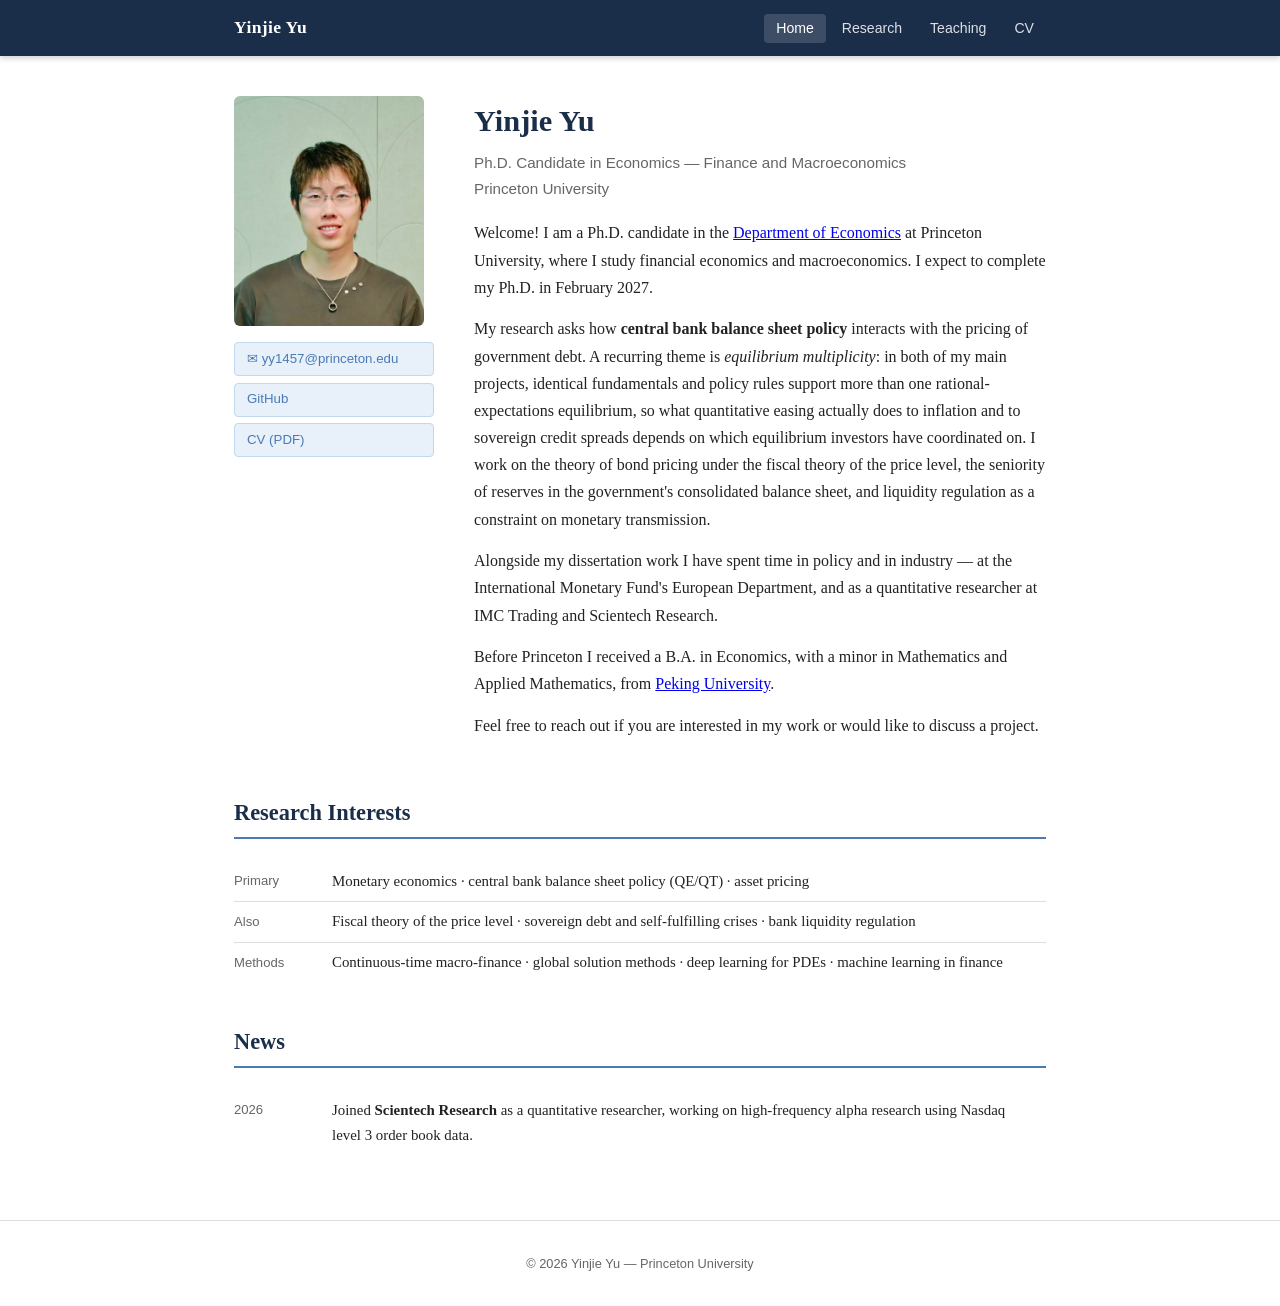
==== index.html @ c183ccf7 "Drop work-in-progress and RA content from the public pages The work-in-progress section held only th" ====
<!DOCTYPE html>
<html lang="en">
<head>
  <meta charset="UTF-8" />
  <meta name="viewport" content="width=device-width, initial-scale=1.0" />
  <title>Yinjie Yu</title>
  <meta name="description" content="Yinjie Yu is a Ph.D. candidate in Economics at Princeton University working on monetary policy, central bank balance sheet policy, and bond markets." />
  <link rel="stylesheet" href="css/style.css" />
</head>
<body>

<nav>
  <div class="nav-inner">
    <a class="site-name" href="index.html">Yinjie Yu</a>
    <ul>
      <li><a href="index.html" class="active">Home</a></li>
      <li><a href="research.html">Research</a></li>
      <li><a href="teaching.html">Teaching</a></li>
      <li><a href="cv.html">CV</a></li>
    </ul>
  </div>
</nav>

<div class="page">
  <div class="home-grid">

    <div class="photo-block">
      <!-- Drop your photo in as img/profile.jpg; see img/README.md.
           Until it exists, the dashed placeholder below is shown instead. -->
      <img src="img/profile.jpg" alt="Yinjie Yu"
           onerror="this.style.display='none'; document.getElementById('photo-fallback').style.display='flex';" />
      <div class="photo-placeholder" id="photo-fallback" style="display:none;">
        Add your photo at<br><code>img/profile.jpg</code>
      </div>
      <div class="contact-links" style="margin-top:1rem; flex-direction:column; gap:0.4rem;">
        <a href="mailto:yy1457@princeton.edu">&#9993; yy1457@princeton.edu</a>
        <a href="https://github.com/yjyu1457" target="_blank" rel="noopener">GitHub</a>
        <a href="cv.pdf" target="_blank">CV (PDF)</a>
      </div>
    </div>

    <div class="bio">
      <h1>Yinjie Yu</h1>
      <p class="position">
        Ph.D. Candidate in Economics &mdash; Finance and Macroeconomics<br>
        Princeton University
      </p>

      <p>
        Welcome! I am a Ph.D. candidate in the
        <a href="https://economics.princeton.edu/" target="_blank" rel="noopener">Department of Economics</a>
        at Princeton University, where I study financial economics and
        macroeconomics. I expect to complete my Ph.D. in February 2027.
      </p>

      <p>
        My research asks how <strong>central bank balance sheet policy</strong>
        interacts with the pricing of government debt. A recurring theme is
        <em>equilibrium multiplicity</em>: in both of my main projects, identical
        fundamentals and policy rules support more than one rational-expectations
        equilibrium, so what quantitative easing actually does to inflation and
        to sovereign credit spreads depends on which equilibrium investors have
        coordinated on. I work on the theory of bond pricing under the fiscal
        theory of the price level, the seniority of reserves in the government's
        consolidated balance sheet, and liquidity regulation as a constraint on
        monetary transmission.
      </p>

      <p>
        Alongside my dissertation work I have spent time in policy and in
        industry &mdash; at the International Monetary Fund's European
        Department, and as a quantitative researcher at IMC Trading and
        Scientech Research.
      </p>

      <p>
        Before Princeton I received a B.A. in Economics, with a minor in
        Mathematics and Applied Mathematics, from
        <a href="https://english.pku.edu.cn/" target="_blank" rel="noopener">Peking University</a>.
      </p>

      <p>
        Feel free to reach out if you are interested in my work or would like
        to discuss a project.
      </p>
    </div>

  </div>

  <h2 class="section-title">Research Interests</h2>
  <ul class="news-list">
    <li><span class="news-date">Primary</span><span>Monetary economics &middot; central bank balance sheet policy (QE/QT) &middot; asset pricing</span></li>
    <li><span class="news-date">Also</span><span>Fiscal theory of the price level &middot; sovereign debt and self-fulfilling crises &middot; bank liquidity regulation</span></li>
    <li><span class="news-date">Methods</span><span>Continuous-time macro-finance &middot; global solution methods &middot; deep learning for PDEs &middot; machine learning in finance</span></li>
  </ul>

  <h2 class="section-title">News</h2>
  <ul class="news-list">
    <li>
      <span class="news-date">2026</span>
      <span>Joined <strong>Scientech Research</strong> as a quantitative researcher, working on high-frequency alpha research using Nasdaq level&nbsp;3 order book data.</span>
    </li>
  </ul>

</div>

<footer>
  &copy; 2026 Yinjie Yu &mdash; Princeton University
</footer>

</body>
</html>
---- css/style.css ----
/* Reset & base */
*, *::before, *::after { box-sizing: border-box; margin: 0; padding: 0; }

:root {
  --navy: #1a2e4a;
  --accent: #4a7ab5;
  --accent-light: #e8f0fa;
  --text: #222;
  --muted: #666;
  --border: #ddd;
  --bg: #fff;
  --max-w: 860px;
}

body {
  font-family: "Georgia", serif;
  font-size: 16px;
  line-height: 1.7;
  color: var(--text);
  background: var(--bg);
}

/* Navigation */
nav {
  background: var(--navy);
  position: sticky;
  top: 0;
  z-index: 100;
  box-shadow: 0 2px 6px rgba(0,0,0,0.2);
}

nav .nav-inner {
  max-width: var(--max-w);
  margin: 0 auto;
  display: flex;
  align-items: center;
  justify-content: space-between;
  padding: 0 1.5rem;
  height: 56px;
}

nav .site-name {
  color: #fff;
  font-size: 1.1rem;
  font-weight: bold;
  text-decoration: none;
  letter-spacing: 0.02em;
}

nav ul {
  list-style: none;
  display: flex;
  gap: 0.25rem;
}

nav ul a {
  color: rgba(255,255,255,0.85);
  text-decoration: none;
  font-family: "Helvetica Neue", Arial, sans-serif;
  font-size: 0.88rem;
  padding: 0.4rem 0.75rem;
  border-radius: 4px;
  transition: background 0.15s, color 0.15s;
}

nav ul a:hover,
nav ul a.active {
  background: rgba(255,255,255,0.15);
  color: #fff;
}

/* Page wrapper */
.page {
  max-width: var(--max-w);
  margin: 0 auto;
  padding: 2.5rem 1.5rem 4rem;
}

/* Home layout */
.home-grid {
  display: grid;
  grid-template-columns: 200px 1fr;
  gap: 2.5rem;
  align-items: start;
}

.photo-block img,
.photo-placeholder {
  width: 190px;
  height: 230px;
  object-fit: cover;
  border-radius: 6px;
  display: block;
}

.photo-placeholder {
  background: #d8e4f0;
  display: flex;
  align-items: center;
  justify-content: center;
  color: var(--muted);
  font-family: sans-serif;
  font-size: 0.82rem;
  text-align: center;
  border: 2px dashed var(--border);
  border-radius: 6px;
}

.bio h1 {
  font-size: 1.9rem;
  color: var(--navy);
  margin-bottom: 0.15rem;
}

.bio .position {
  font-family: "Helvetica Neue", Arial, sans-serif;
  color: var(--muted);
  font-size: 0.95rem;
  margin-bottom: 1.1rem;
}

.bio p {
  margin-bottom: 0.9rem;
}

.contact-links {
  margin-top: 1.2rem;
  display: flex;
  flex-wrap: wrap;
  gap: 0.5rem;
}

.contact-links a {
  display: inline-block;
  background: var(--accent-light);
  color: var(--accent);
  border: 1px solid #c2d8f0;
  border-radius: 4px;
  padding: 0.3rem 0.75rem;
  font-family: sans-serif;
  font-size: 0.83rem;
  text-decoration: none;
  transition: background 0.15s;
}

.contact-links a:hover {
  background: #d2e6f7;
}

/* Section headings */
h2.section-title {
  font-size: 1.4rem;
  color: var(--navy);
  border-bottom: 2px solid var(--accent);
  padding-bottom: 0.35rem;
  margin-bottom: 1.4rem;
  margin-top: 2.5rem;
}

h2.section-title:first-child {
  margin-top: 0;
}

/* News / recent activity on home */
.news-list {
  list-style: none;
}

.news-list li {
  display: grid;
  grid-template-columns: 90px 1fr;
  gap: 0.5rem;
  padding: 0.45rem 0;
  border-bottom: 1px solid var(--border);
  font-size: 0.93rem;
}

.news-list li:last-child { border-bottom: none; }

.news-date {
  color: var(--muted);
  font-family: sans-serif;
  font-size: 0.82rem;
  padding-top: 0.1rem;
}

/* Research page */
.paper-list { list-style: none; }

.paper-item {
  padding: 1.1rem 0;
  border-bottom: 1px solid var(--border);
}

.paper-item:first-child { padding-top: 0; }
.paper-item:last-child { border-bottom: none; }

.paper-title {
  font-size: 1.05rem;
  font-weight: bold;
  color: var(--navy);
  line-height: 1.4;
}

.paper-title a {
  color: inherit;
  text-decoration: none;
  border-bottom: 1px solid var(--accent);
  transition: color 0.15s;
}

.paper-title a:hover { color: var(--accent); }

.paper-authors {
  font-size: 0.88rem;
  color: var(--muted);
  margin: 0.25rem 0 0.5rem;
  font-family: sans-serif;
}

.paper-venue {
  font-size: 0.88rem;
  color: var(--muted);
  font-style: italic;
  margin-bottom: 0.5rem;
  font-family: sans-serif;
}

.paper-abstract {
  font-size: 0.92rem;
  color: #444;
  line-height: 1.65;
}

.paper-links {
  margin-top: 0.5rem;
  display: flex;
  gap: 0.5rem;
  flex-wrap: wrap;
}

.paper-links a {
  font-family: sans-serif;
  font-size: 0.8rem;
  background: var(--accent-light);
  color: var(--accent);
  border: 1px solid #c2d8f0;
  border-radius: 3px;
  padding: 0.2rem 0.55rem;
  text-decoration: none;
}

.paper-links a:hover { background: #d2e6f7; }

/* CV page */
.cv-section { margin-bottom: 2rem; }

.cv-entry {
  display: grid;
  grid-template-columns: 130px 1fr;
  gap: 0.5rem;
  padding: 0.5rem 0;
  border-bottom: 1px solid #eee;
  font-size: 0.93rem;
}

.cv-entry:last-child { border-bottom: none; }

.cv-year {
  color: var(--muted);
  font-family: sans-serif;
  font-size: 0.85rem;
  padding-top: 0.1rem;
}

.cv-detail strong { display: block; margin-bottom: 0.1rem; }
.cv-detail span { color: var(--muted); font-size: 0.88rem; font-family: sans-serif; }

.cv-download {
  display: inline-block;
  margin-bottom: 1.5rem;
  background: var(--navy);
  color: #fff;
  padding: 0.5rem 1.2rem;
  border-radius: 5px;
  text-decoration: none;
  font-family: sans-serif;
  font-size: 0.9rem;
  transition: background 0.15s;
}

.cv-download:hover { background: var(--accent); }

/* Packages page */
.pkg-list { list-style: none; }

.pkg-item {
  padding: 1.1rem 0;
  border-bottom: 1px solid var(--border);
}

.pkg-item:first-child { padding-top: 0; }
.pkg-item:last-child { border-bottom: none; }

.pkg-name {
  font-size: 1.05rem;
  font-weight: bold;
  color: var(--navy);
  font-family: "Courier New", monospace;
}

.pkg-name a {
  color: inherit;
  text-decoration: none;
  border-bottom: 1px solid var(--accent);
}

.pkg-name a:hover { color: var(--accent); }

.pkg-desc {
  font-size: 0.92rem;
  color: #444;
  margin-top: 0.35rem;
  line-height: 1.6;
}

.pkg-badges {
  margin-top: 0.5rem;
  display: flex;
  gap: 0.4rem;
  flex-wrap: wrap;
}

.badge {
  font-family: sans-serif;
  font-size: 0.75rem;
  background: #f0f0f0;
  color: #555;
  border-radius: 3px;
  padding: 0.15rem 0.5rem;
}

/* Footer */
footer {
  text-align: center;
  padding: 2rem 1rem;
  font-family: sans-serif;
  font-size: 0.8rem;
  color: var(--muted);
  border-top: 1px solid var(--border);
}

/* Responsive */
@media (max-width: 620px) {
  .home-grid { grid-template-columns: 1fr; }
  .photo-placeholder, .photo-block img { width: 150px; height: 180px; }
  .cv-entry { grid-template-columns: 1fr; }
  .cv-year { font-size: 0.8rem; }
  .news-list li { grid-template-columns: 1fr; }
  .news-date { font-size: 0.78rem; }
}
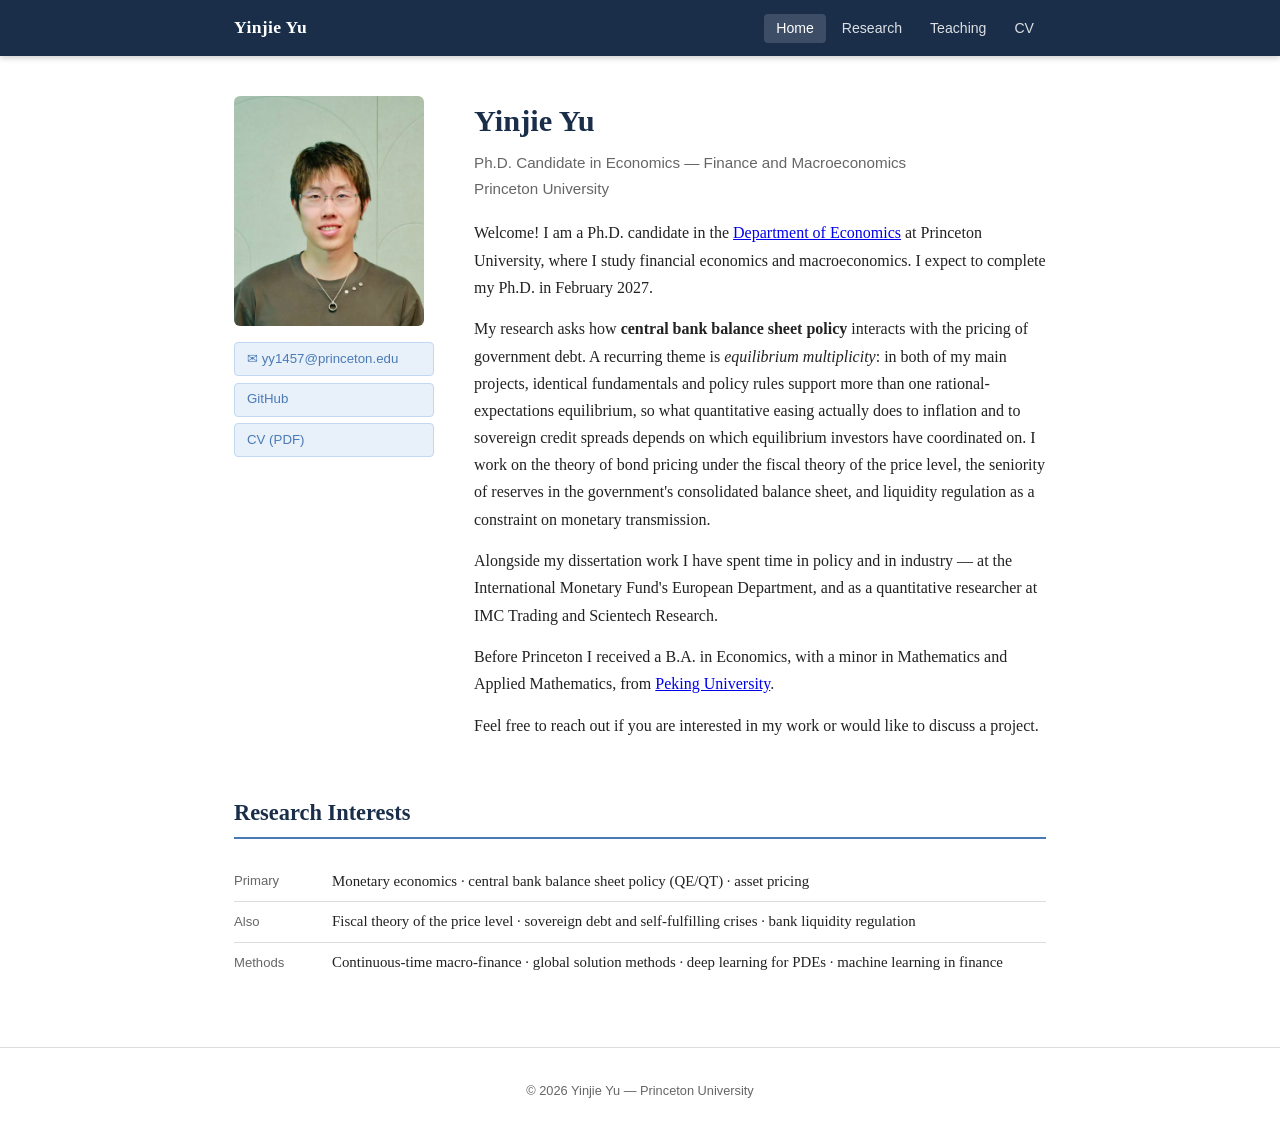
==== commit 5955fc9c: "Remove the news section from the homepage Co-Authored-By: Claude Opus 5 <noreply@anthropic.com>" ====
--- a/index.html
+++ b/index.html
@@ -94,14 +94,6 @@
     <li><span class="news-date">Methods</span><span>Continuous-time macro-finance &middot; global solution methods &middot; deep learning for PDEs &middot; machine learning in finance</span></li>
   </ul>
 
-  <h2 class="section-title">News</h2>
-  <ul class="news-list">
-    <li>
-      <span class="news-date">2026</span>
-      <span>Joined <strong>Scientech Research</strong> as a quantitative researcher, working on high-frequency alpha research using Nasdaq level&nbsp;3 order book data.</span>
-    </li>
-  </ul>
-
 </div>
 
 <footer>
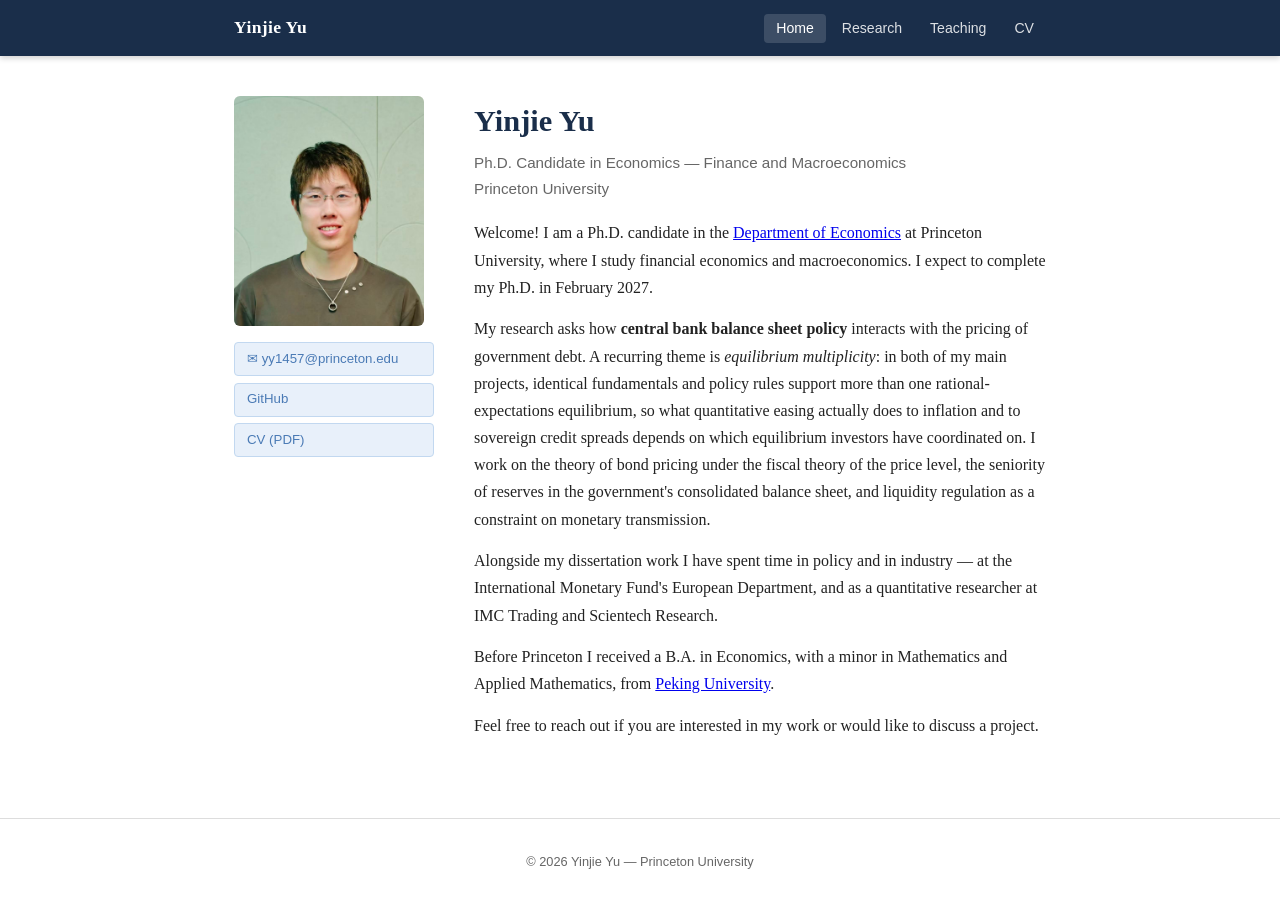
==== commit d90e77af: "Remove the research interests section from the homepage The bio paragraphs already describe the rese" ====
--- a/index.html
+++ b/index.html
@@ -87,13 +87,6 @@
 
   </div>
 
-  <h2 class="section-title">Research Interests</h2>
-  <ul class="news-list">
-    <li><span class="news-date">Primary</span><span>Monetary economics &middot; central bank balance sheet policy (QE/QT) &middot; asset pricing</span></li>
-    <li><span class="news-date">Also</span><span>Fiscal theory of the price level &middot; sovereign debt and self-fulfilling crises &middot; bank liquidity regulation</span></li>
-    <li><span class="news-date">Methods</span><span>Continuous-time macro-finance &middot; global solution methods &middot; deep learning for PDEs &middot; machine learning in finance</span></li>
-  </ul>
-
 </div>
 
 <footer>
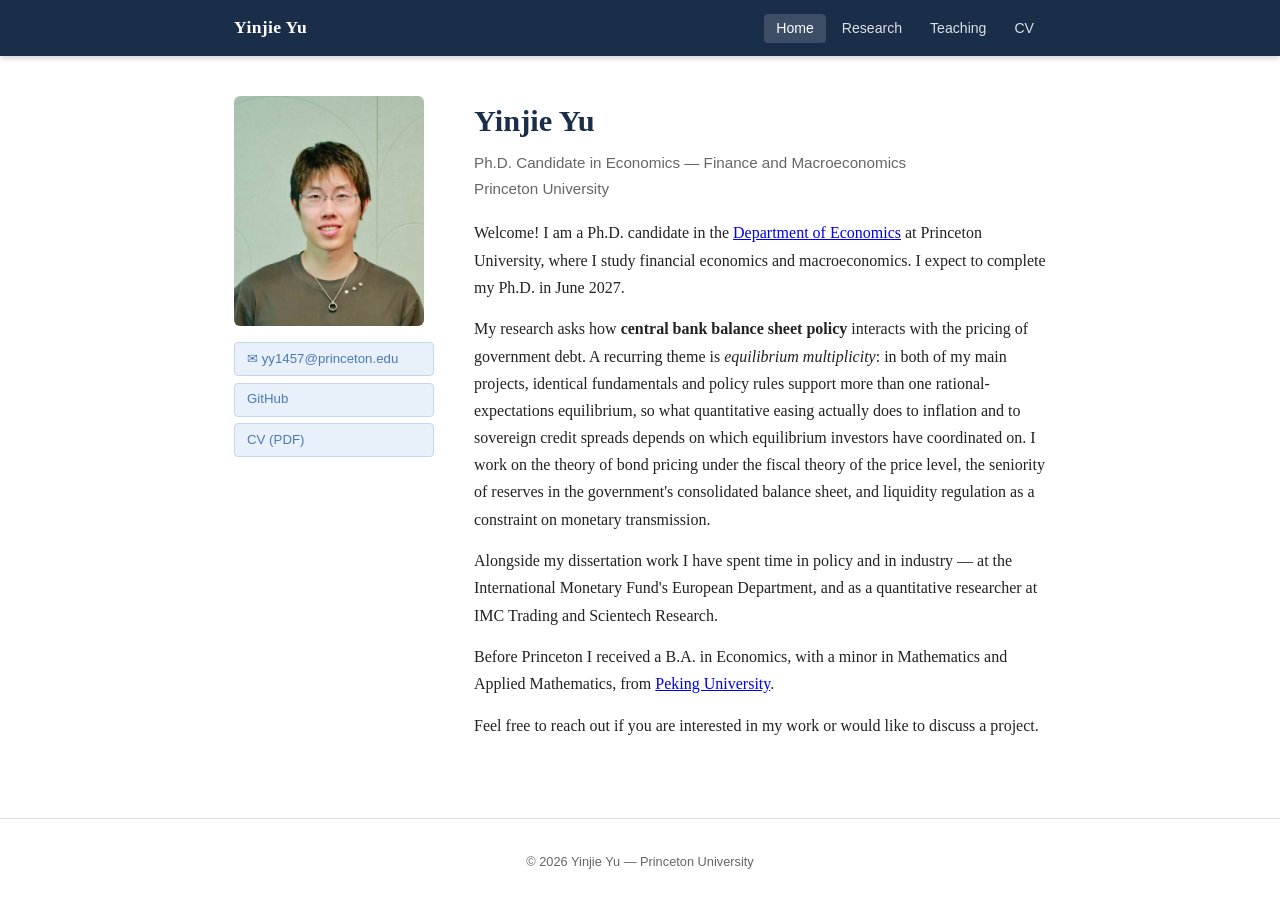
==== commit e5d031d3: "Correct graduation date and Scientech dates Expected completion moves to June 2027, and the Scientec" ====
--- a/index.html
+++ b/index.html
@@ -50,7 +50,7 @@
         Welcome! I am a Ph.D. candidate in the
         <a href="https://economics.princeton.edu/" target="_blank" rel="noopener">Department of Economics</a>
         at Princeton University, where I study financial economics and
-        macroeconomics. I expect to complete my Ph.D. in February 2027.
+        macroeconomics. I expect to complete my Ph.D. in June 2027.
       </p>
 
       <p>
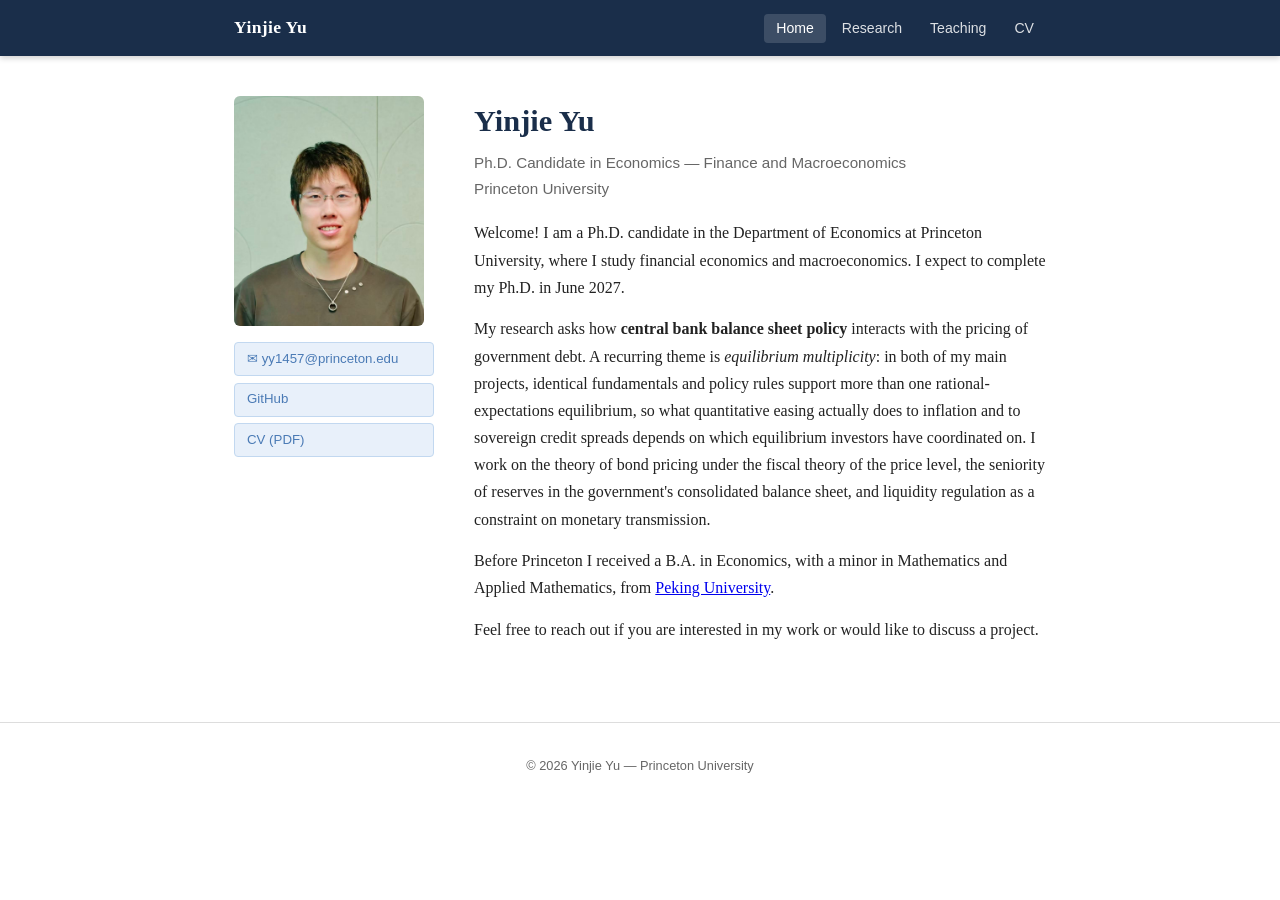
==== commit c11575f7: "Unlink the economics department and drop the industry paragraph Co-Authored-By: Claude Opus 5 <norep" ====
--- a/index.html
+++ b/index.html
@@ -48,7 +48,7 @@
 
       <p>
         Welcome! I am a Ph.D. candidate in the
-        <a href="https://economics.princeton.edu/" target="_blank" rel="noopener">Department of Economics</a>
+        Department of Economics
         at Princeton University, where I study financial economics and
         macroeconomics. I expect to complete my Ph.D. in June 2027.
       </p>
@@ -64,13 +64,6 @@
         theory of the price level, the seniority of reserves in the government's
         consolidated balance sheet, and liquidity regulation as a constraint on
         monetary transmission.
-      </p>
-
-      <p>
-        Alongside my dissertation work I have spent time in policy and in
-        industry &mdash; at the International Monetary Fund's European
-        Department, and as a quantitative researcher at IMC Trading and
-        Scientech Research.
       </p>
 
       <p>
--- a/css/style.css
+++ b/css/style.css
@@ -276,6 +276,25 @@
 .cv-detail strong { display: block; margin-bottom: 0.1rem; }
 .cv-detail span { color: var(--muted); font-size: 0.88rem; font-family: sans-serif; }
 
+/* Title row with a right-aligned location */
+.cv-head {
+  display: flex;
+  justify-content: space-between;
+  align-items: baseline;
+  gap: 1.5rem;
+  margin-bottom: 0.1rem;
+}
+
+.cv-head strong { margin-bottom: 0; }
+
+.cv-head .cv-loc {
+  color: var(--muted);
+  font-family: sans-serif;
+  font-size: 0.85rem;
+  white-space: nowrap;
+  flex-shrink: 0;
+}
+
 .cv-download {
   display: inline-block;
   margin-bottom: 1.5rem;
@@ -355,6 +374,8 @@
   .home-grid { grid-template-columns: 1fr; }
   .photo-placeholder, .photo-block img { width: 150px; height: 180px; }
   .cv-entry { grid-template-columns: 1fr; }
+  .cv-head { flex-direction: column; gap: 0.1rem; align-items: flex-start; }
+  .cv-head .cv-loc { white-space: normal; }
   .cv-year { font-size: 0.8rem; }
   .news-list li { grid-template-columns: 1fr; }
   .news-date { font-size: 0.78rem; }
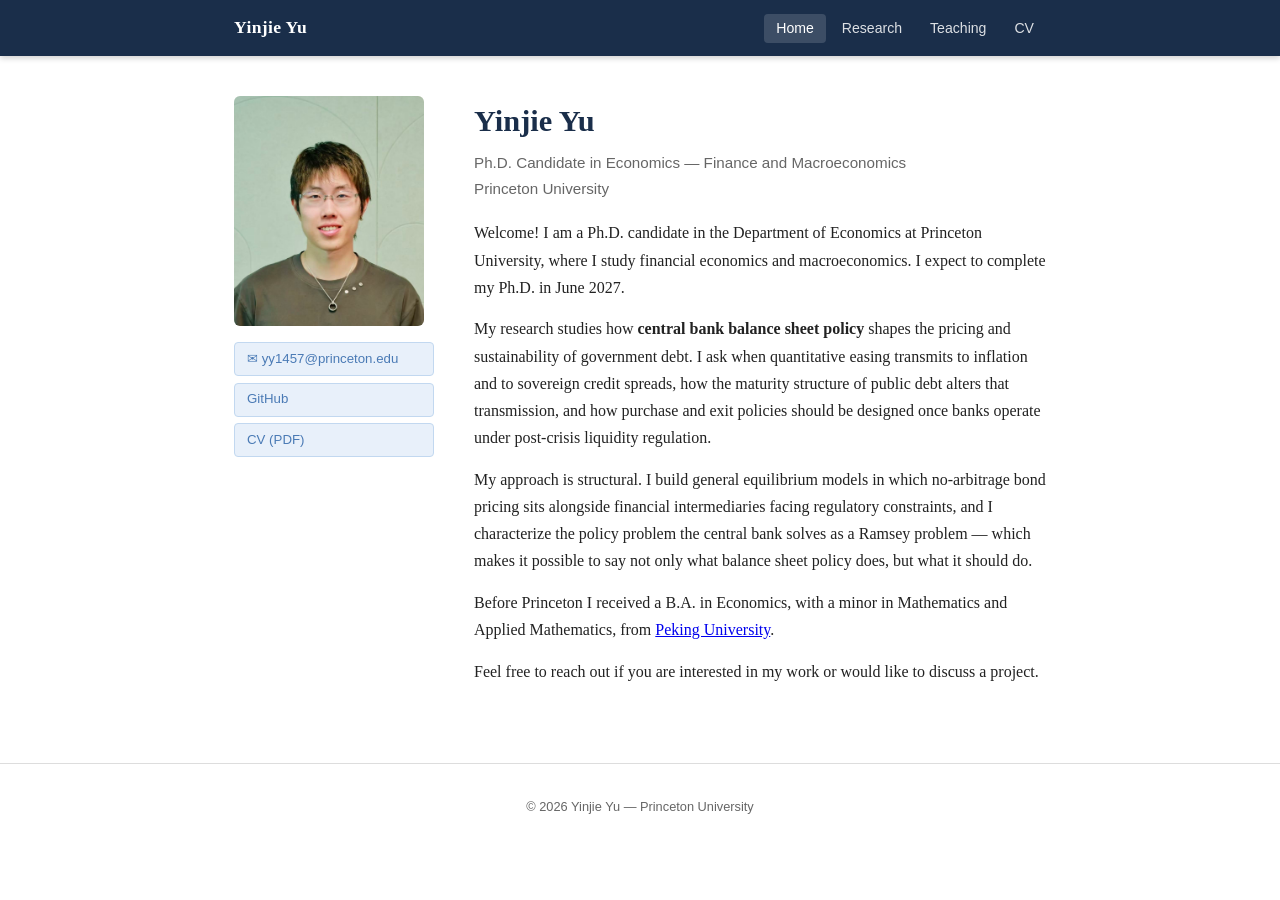
==== commit 34129e24: "Reframe the research paragraph around question and method Equilibrium multiplicity is a property of " ====
--- a/index.html
+++ b/index.html
@@ -54,16 +54,20 @@
       </p>
 
       <p>
-        My research asks how <strong>central bank balance sheet policy</strong>
-        interacts with the pricing of government debt. A recurring theme is
-        <em>equilibrium multiplicity</em>: in both of my main projects, identical
-        fundamentals and policy rules support more than one rational-expectations
-        equilibrium, so what quantitative easing actually does to inflation and
-        to sovereign credit spreads depends on which equilibrium investors have
-        coordinated on. I work on the theory of bond pricing under the fiscal
-        theory of the price level, the seniority of reserves in the government's
-        consolidated balance sheet, and liquidity regulation as a constraint on
-        monetary transmission.
+        My research studies how <strong>central bank balance sheet policy</strong>
+        shapes the pricing and sustainability of government debt. I ask when
+        quantitative easing transmits to inflation and to sovereign credit
+        spreads, how the maturity structure of public debt alters that
+        transmission, and how purchase and exit policies should be designed once
+        banks operate under post-crisis liquidity regulation.
+      </p>
+
+      <p>
+        My approach is structural. I build general equilibrium models in which
+        no-arbitrage bond pricing sits alongside financial intermediaries facing
+        regulatory constraints, and I characterize the policy problem the central
+        bank solves as a Ramsey problem &mdash; which makes it possible to say
+        not only what balance sheet policy does, but what it should do.
       </p>
 
       <p>
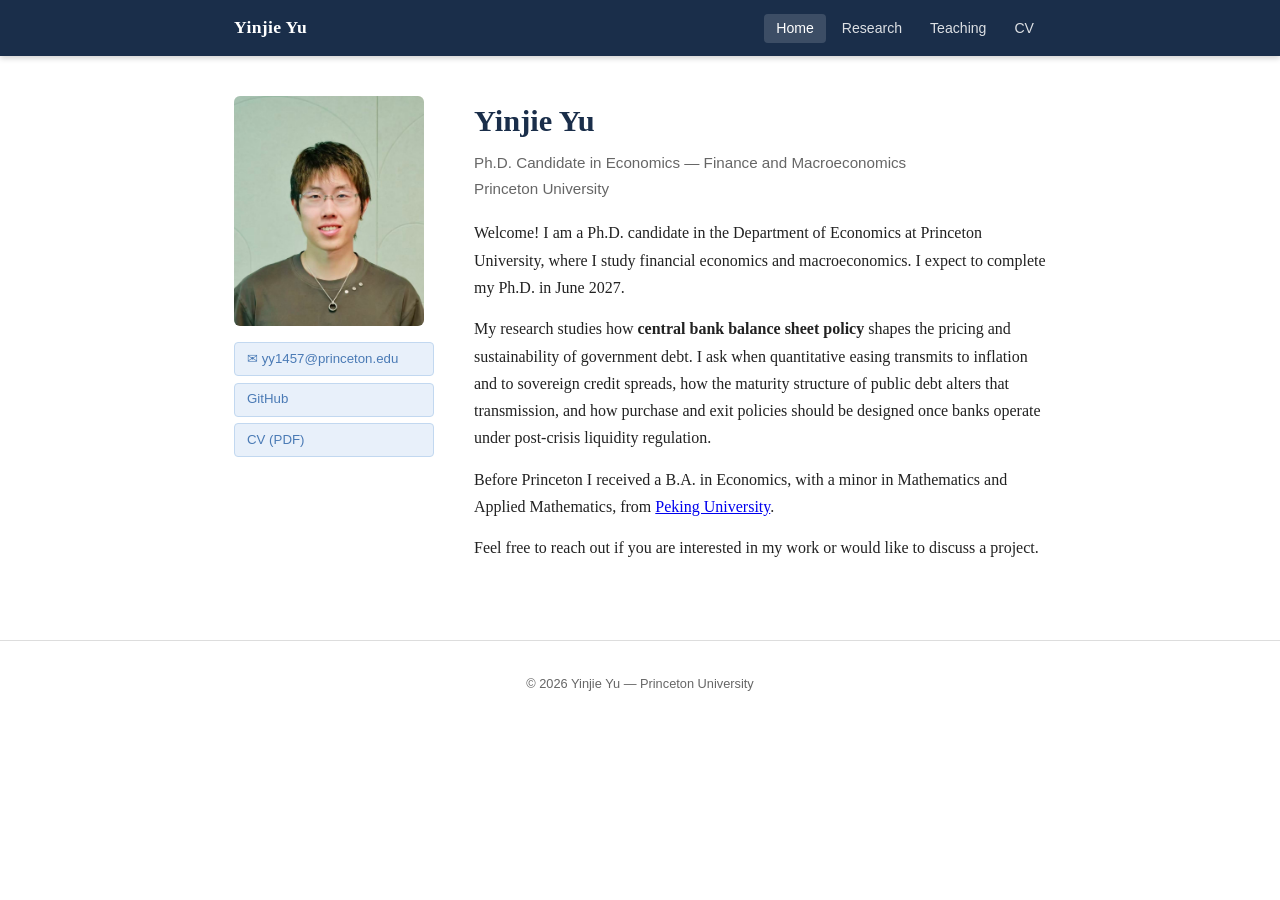
==== commit 0a9e5c88: "Drop the approach paragraph from the homepage bio Co-Authored-By: Claude Opus 5 <noreply@anthropic.c" ====
--- a/index.html
+++ b/index.html
@@ -63,14 +63,6 @@
       </p>
 
       <p>
-        My approach is structural. I build general equilibrium models in which
-        no-arbitrage bond pricing sits alongside financial intermediaries facing
-        regulatory constraints, and I characterize the policy problem the central
-        bank solves as a Ramsey problem &mdash; which makes it possible to say
-        not only what balance sheet policy does, but what it should do.
-      </p>
-
-      <p>
         Before Princeton I received a B.A. in Economics, with a minor in
         Mathematics and Applied Mathematics, from
         <a href="https://english.pku.edu.cn/" target="_blank" rel="noopener">Peking University</a>.
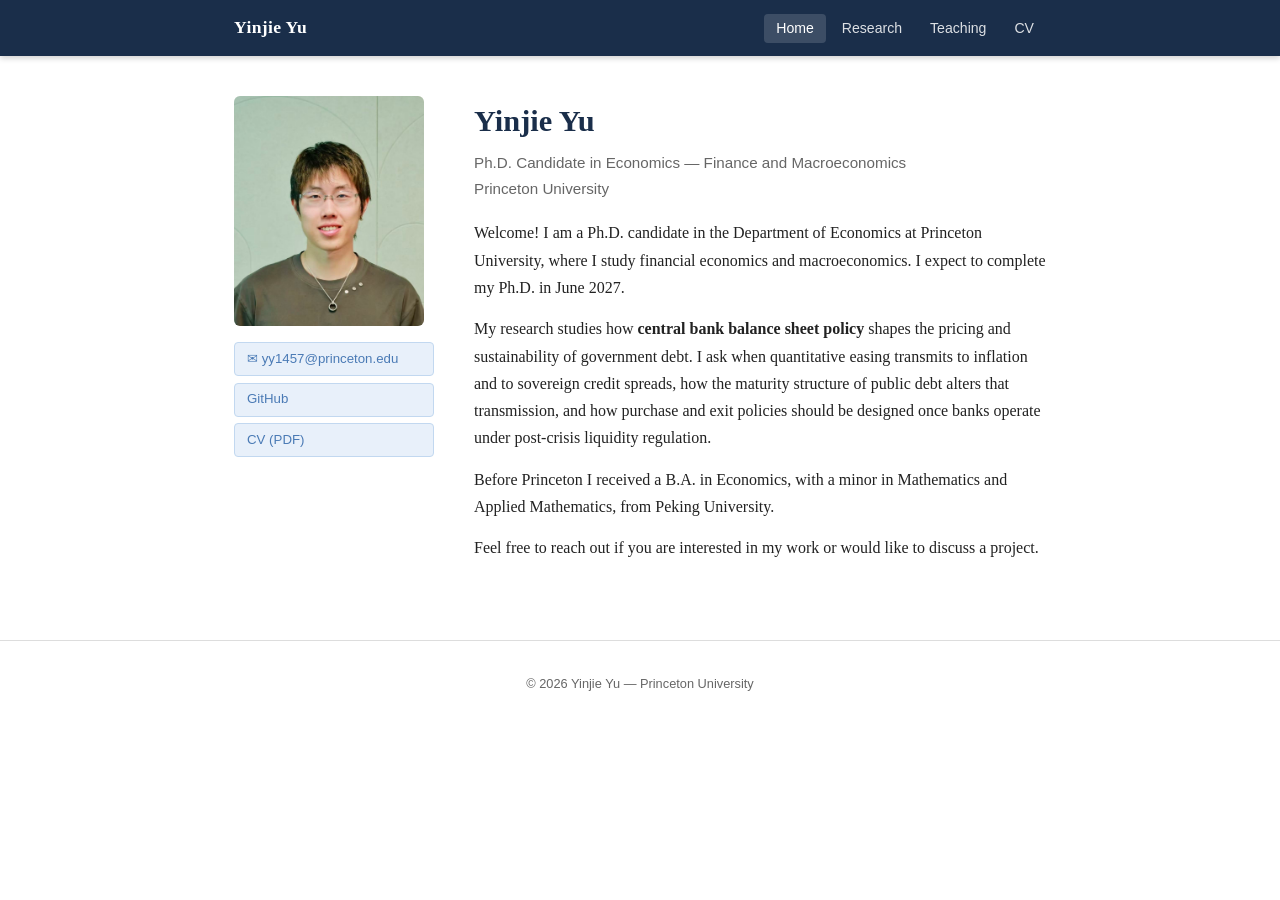
==== commit e54d4664: "Republish the CV and unlink the undergraduate university Picks up the reworded Scientech bullets fro" ====
--- a/index.html
+++ b/index.html
@@ -65,7 +65,7 @@
       <p>
         Before Princeton I received a B.A. in Economics, with a minor in
         Mathematics and Applied Mathematics, from
-        <a href="https://english.pku.edu.cn/" target="_blank" rel="noopener">Peking University</a>.
+        Peking University.
       </p>
 
       <p>
